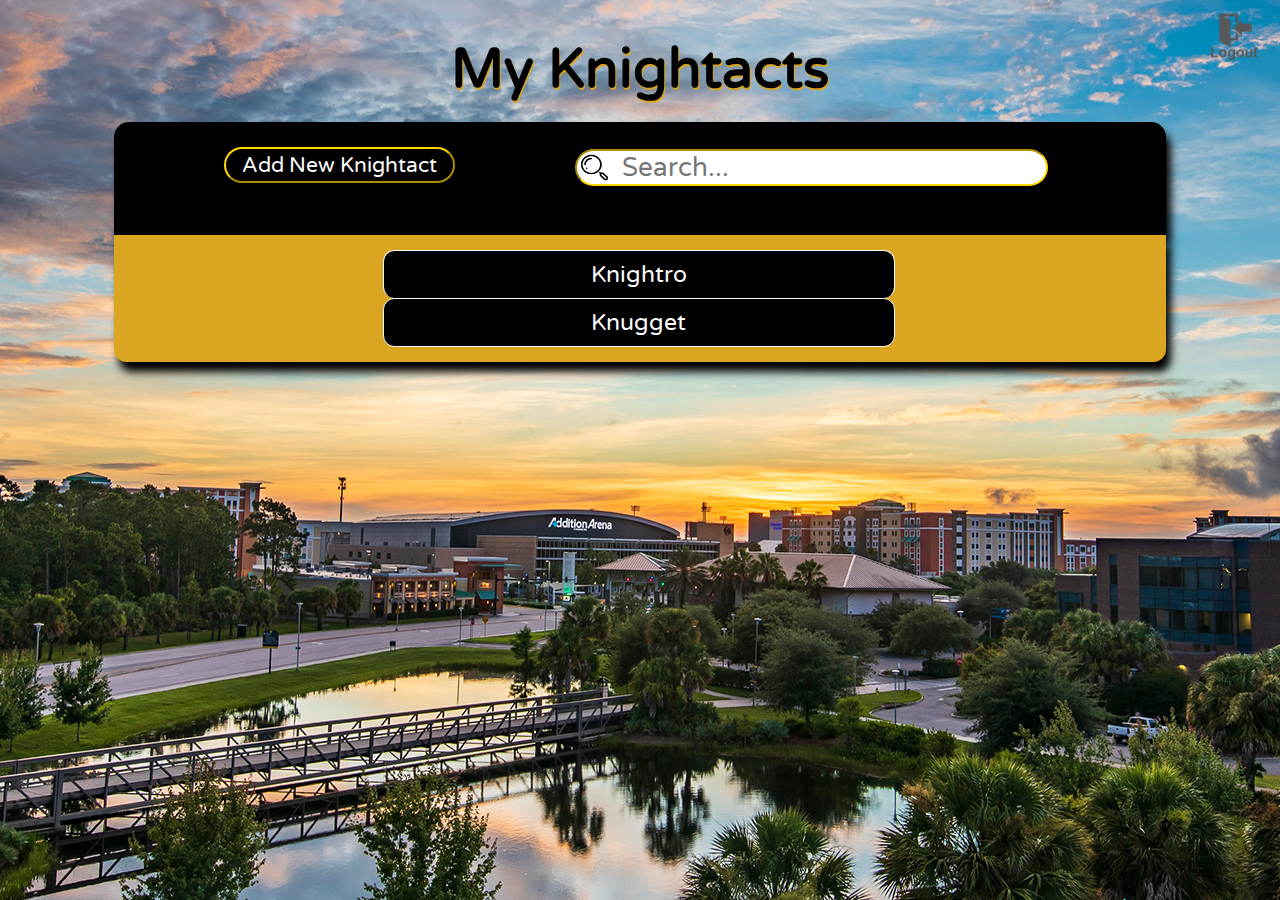
==== contactPage.html @ e5288a91 "updated IDs and linked some buttons" ====
<!DOCTYPE html>
<html>
<head>
    <title>Knightacts- My Contacts</title>
    <script type="text/javascript" src="js/Javascript.js"></script> <!--back end-->
    <link href="css/styles.css" rel="stylesheet" type="text/css">	
    <link href="https://fonts.googleapis.com/css?family=Varela+Round|Calibri" rel="stylesheet">
    
</head>    
<body>
    <h1 id="title">My Knightacts</h1>

    <button type="button" id="logoutButton" class="buttons" onclick="doLogout();"> </button>

    <!-- Black box with search and add -->
    <div id="searchOrAdd">
        <div class="row">
            <div class="left">
                <!--Perform add contact on click-->
                <button type="button" id="addContact" class="buttons" onclick="goToAddContact();"> Add New Knightact </button><br />
                <span id="contactAddResult"></span>
            </div>
            <div class="right">
                <!--The search bar automatically updates with each character -->
                <input type="text" id="searchBar" placeholder="Search..." oninput="searchContacts();"/>
                <span id="contactSearchResult"></span>
            </div>
        </div>
    </div>

    <!-- Here is where the contacts will apprear as a button list-->
    <!-- Clicking them will take you to the edit contact page-->
    <div class="container2">
        <button type="button" id="contact" onclick="goToEditContact();">Knightro</button>
        <button>Knugget</button>
        <!-- might need to change-->

    </div>
    
</body>
</html>
---- css/styles.css ----
body
{
    background-color: darkblue; /*back-up color if pictures don't load*/
    background-image: url('../images/ucf1.jpg'),url('../images/ucf1b.jpg'); 
	background-repeat: no-repeat, repeat-y;
	background-position-x: 50%;
    background-position-y: -50px;
    margin: 0;
    padding: 0;  
    overflow-x: hidden;
}

#title 
{
    font-size: 55px;
    font-family: 'Varela Round', 'Calibri', Arial;
    text-align: center;
    color:black;
    width: 100%;
    text-shadow: 1px 2px goldenrod;
    margin-bottom: 1.5%;
}

#inner-title
{
    font-family: 'Varela Round', 'Calibri', Arial;
    text-align: center;
    color: black;
    width: 100%;
    margin-bottom: 2%;
}

#loginDiv /*: Welcome back Knight!*/
{
    font-size: 30px;
    width: 70%;
    margin: auto;
}

.buttons
{
    font-size: 70%;
    font-family: 'Varela Round', 'Calibri', Arial;
    text-align: center;
    color: white;
    background-color: black;
    border-radius: 50px;
    border-color: goldenrod;
    outline: 0;
    height: 1.7em;
    width: 8em;
    margin-left: 38%;
    /* Fix text spilling out of button resizing issue*/
    width: 25%;
    cursor: pointer;
}

.buttons:hover
{
    color: #FFFFFF;
    background-color: goldenrod;
    opacity: 95%;
}

#loginName,#loginPassword, #signupText, #signupPassword
{
    font-size: 27px;
}

#addContact /*button*/
{
    width: 90%;
    border-color: gold;
    display: inline-block;
    margin-top: 4%;
}

#searchBar
{
    background: url(../images/search_icon.png) no-repeat scroll .5px .5px;
    background-color: white;
    border-width: 2.5px;
    border-color: gold;
    background-size: 35px 33px;
    background-repeat: no-repeat; 
    padding-left:45px;
    font-size: 26px;
    text-align: justify;
    display: inline-block;
    width: 55%;
    margin-top: 1.5%;
}

input[type="text"], input[type="password"]
{
    border-radius: 25px;
    border-color: goldenrod;
    background-color: white;
    text-align: center;
    width: 50%;
    margin-left: 25%;
    margin-bottom: 2%;
    font-size: 0.5em;
    outline: 0;
    font-family: 'Varela Round', 'Calibri', Arial;
}

#welcome /*for log in page*/
{
    border-radius: 20px;
    border-width: 50%;
    border-bottom: 1.3px solid goldenrod;
    border-top: 1.3px solid goldenrod;
    border-left: 1px solid goldenrod;
    border-right: 1px solid goldenrod;
    display: inline-block;
    background-color: black;
    font-size: 0.8em;
    width: 36%;
    text-align: center;
    margin-left: 32%;
    margin-bottom: 2%;
    font-family: 'Varela Round', 'Calibri', Arial;
    color: white;
}

#createAccount, #haveAccount
{
    display: inline-block;
    width: 90%;
    margin-left: 5%;
    font-size: 0.7em;
    text-align: center;
    font-family: 'Varela Round', 'Calibri', Arial;
    color: black;
}

#loginResult /* I'm not sure what this does*/
{
    display: inline-block;
    font-size: 0.8em;
    width: 90%;
    text-align: center;
    margin-left: 5%;
    margin-bottom: 2%;
    font-family: 'Varela Round', 'Calibri', Arial;
    color: #95060a;
}

#userName
{
    display: inline-block;
    width: 80%;
    margin-left: 10%;
    text-align: center;
}

#logoutButton
{
    border-radius:20%;
    margin-left: 38%;
    border-color: transparent;
    background-color: transparent;
    background-repeat: no-repeat;
    background-size: 50px 50px;
    height: 60px;  
    width: 60px;
    position:absolute;
    top:1%;
    right:1%;
    background-image: url('../images/logOut.png');
}

#logoutButton:hover
{
    background-color: goldenrod;
    border-color: gray;
    opacity: 100%;
}

#buttonDiv
{
    margin-top: 2%;
    margin-left: 10%;
    width:80%;
    text-align: left;
    background-color: transparent;
}

#searchOrAdd
{
    font-family: 'Varela Round', 'Calibri', Arial;
    font-size: 30px;
    border-radius: .5em;
    margin: auto;
    width:80%;
    font-size: 30px;
    background-color: black;
    padding : 15px;
    padding-left: 1%;
    box-shadow: 5px 10px 8px black;
    border-radius: .5em .5em 0 0;
}

.inner /* for 2 buttons on same line*/
{
    margin-left: 12%;
    font-family: 'Varela Round', 'Calibri', Arial;
    font-size: 150%;
    display: inline-block;
    width: 20em;
    margin-right: -30%;
    text-size-adjust: 30%;
}

.inner-2 /* for 3 buttons on same line*/
{
    margin-left: 5%;
    font-family: 'Varela Round', 'Calibri', Arial;
    font-size: 150%;
    display: inline-block;
    width: 20em;
    margin-right: -30%;
    text-size-adjust: 30%;
}

/* EDIT THIS*/

#colorSearchResult /* I'm not sure what this does*/
{
    display: none;
}

#contactAddResult, #contactEditResult/* for error msg*/
{
    display: inline-block;
    font-size: 0.8em;
    width: 90%;
    text-align: center;
    margin-left: 5%;
    margin-top: 2%;
    margin-bottom: 1%;
    font-family: 'Varela Round', 'Calibri', Arial;
    color: #95060a;
}

#notesContact /*The text box in add/edit contact*/
{
    font-family: 'Varela Round', 'Calibri', Arial;
    width: 85%;
    border: 2px solid black;
    border-radius: 4px;
    outline: 0;
    padding-left: 2%;
    margin-top: 4%;
    margin-left: 12%;
    resize: none;
    font-size: 0.5em;
    max-height: 400%;
    box-sizing: border-box;
    -moz-box-sizing: border-box;
    -webkit-border-image: border-box;
    border-image: auto;
    height: 70px;
}

.container /*The yellow add/edit contact box*/
{
    font-family: 'Varela Round', 'Calibri', Arial;
    border-radius: .5em;
    font-size: 25px;
    width: 50%;
    margin-top: 2%;
    margin: auto;
    padding : 15px;
    padding-left: 1%;
    background-color: goldenrod;
    box-shadow: 5px 10px 8px black;
}

.container2 /*The list of contacts box*/
{
    font-family: 'Varela Round', 'Calibri', Arial;
    border-radius: 0 0 .5em 0.5em;
    font-size: 25px;
    width: 80%;
    margin-top: 2%;
    margin: auto;
    padding : 15px;
    padding-left: 1%;
    background-color: goldenrod;
    box-shadow: 5px 10px 8px black;
    align-items: center;
}

.row:after /* 2 column formatting for contacts*/
{
    content: "";
    display: table;
    clear: both;
}

label 
{
    padding-left: 8%;
    padding-top: 6%;
    display: inline-block;
}

.col-left
{
    float: left;
    width: 40%;
    margin-top: 2px;
    margin-right: -10%;
}
  
.col-right 
{
    font-size: 150%;
    float: left;
    margin-top: 2px;
    width: 70%;
    margin-right: 0;
}

#required /* I'm not sure what this does*/
{
    font-family: 'Varela Round', 'Calibri', Arial;
    color: darkred;
    font-size: 0.6em;
}

#firstNameText, #lastNameText, #emailContact, #phoneNumber, #addressContact /*contact input fields*/
{
    border-color: black;
    padding-left: 3.5%;
    text-align: justify;
    font-size-adjust: initial;
    width: 80%;
    margin-left: 12%;
    margin-bottom: 2%;
    font-size: 0.5em;
    outline: 0;
    font-family: 'Varela Round', 'Calibri', Arial;
}

/* for black bar formatting */
.left 
{
    float: left;
    width: 25%;
}
  
.right 
{
    float: left;
    width: 75%;
    margin-left: 0;
}

.container2 button 
{
    margin: auto;
    font-family: 'Varela Round', 'Calibri', Arial;
    font-size: 0.9em;
    border-radius: 0.5em;
    background-color: black; /* Green background */
    border: 1px solid white; /* Green border */
    color: white;
    padding: 10px 24px; /* Some padding */
    cursor: pointer;
    width: 50%;
    display: block;
    outline: 0;
}

.container2 button:not(:last-child) 
{
    border-bottom: none; /* Prevent double borders */
}

.container2 button:hover 
{
    color: #FFFFFF;
    border-color: black;
    background-color: gold;
    color: black;
    opacity: 95%;
}
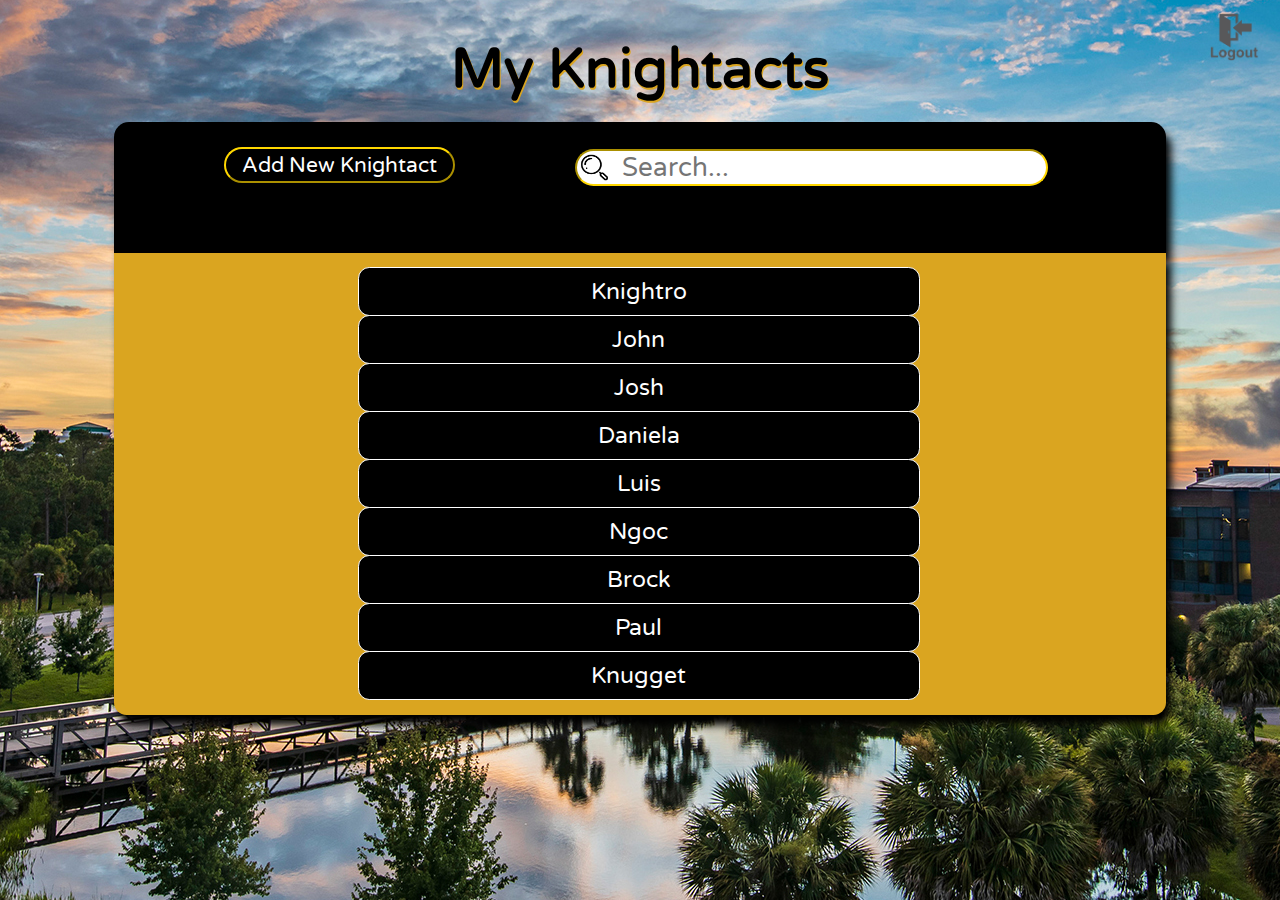
==== commit 544ba5d7: "search bar semi working" ====
--- a/contactPage.html
+++ b/contactPage.html
@@ -22,19 +22,26 @@
             </div>
             <div class="right">
                 <!--The search bar automatically updates with each character -->
-                <input type="text" id="searchBar" placeholder="Search..." oninput="searchContacts();"/>
+                <input type="text" id="searchBar" placeholder="Search..." oninput="searchContact2();"/>
                 <span id="contactSearchResult"></span>
             </div>
         </div>
     </div>
 
-    <!-- Here is where the contacts will apprear as a button list-->
+    <!-- Here is where the contacts will apprear as a list-->
     <!-- Clicking them will take you to the edit contact page-->
     <div class="container2">
-        <button type="button" id="contact" onclick="goToEditContact();">Knightro</button>
-        <button>Knugget</button>
-        <!-- might need to change-->
-
+        <ul id="myUL">
+            <li><a id="contact" onclick="goToEditPage();" >Knightro</a></li>
+            <li><a id="contact" onclick="goToEditPage();" >John</a></li>
+            <li><a id="contact" onclick="goToEditPage();" >Josh</a></li>
+            <li><a id="contact" onclick="goToEditPage();" >Daniela</a></li>
+            <li><a id="contact" onclick="goToEditPage();" >Luis</a></li>
+            <li><a id="contact" onclick="goToEditPage();" >Ngoc</a></li>
+            <li><a id="contact" onclick="goToEditPage();" >Brock</a></li>
+            <li><a id="contact" onclick="goToEditPage();" >Paul</a></li>
+            <li><a id="contact" onclick="goToEditPage();" >Knugget</a></li>
+        </ul>
     </div>
     
 </body>
--- a/css/styles.css
+++ b/css/styles.css
@@ -5,7 +5,7 @@
     background-image: url('../images/ucf1.jpg'),url('../images/ucf1b.jpg'); 
 	background-repeat: no-repeat, repeat-y;
 	background-position-x: 50%;
-    background-position-y: -50px;
+    background-position-y: -100px;
     margin: 0;
     padding: 0;  
     overflow-x: hidden;
@@ -63,7 +63,7 @@
     opacity: 95%;
 }
 
-#loginName,#loginPassword, #signupText, #signupPassword
+#loginName,#loginPassword, #newUserName, #newPassword
 {
     font-size: 27px;
 }
@@ -136,14 +136,16 @@
     color: black;
 }
 
-#loginResult /* I'm not sure what this does*/
-{
-    display: inline-block;
+#loginResult, #signUpResult, #contactAddResult, #contactSearchResult, #contactEditResult
+{
+    display: inline-block;
+    background-color:goldenrod;
     font-size: 0.8em;
-    width: 90%;
-    text-align: center;
-    margin-left: 5%;
+    width: 70%;
+    text-align: center;
+    margin-top: 1%;
     margin-bottom: 2%;
+    margin-left: 15%;
     font-family: 'Varela Round', 'Calibri', Arial;
     color: #95060a;
 }
@@ -181,11 +183,17 @@
 
 #buttonDiv
 {
-    margin-top: 2%;
     margin-left: 10%;
-    width:80%;
     text-align: left;
     background-color: transparent;
+    /* TESTING HERE */
+    box-sizing: border-box;
+    -moz-box-sizing: border-box;
+    -webkit-border-image: border-box;
+    border-image: auto;
+
+    width:80%;
+    height: 30%;
 }
 
 #searchOrAdd
@@ -206,8 +214,8 @@
 .inner /* for 2 buttons on same line*/
 {
     margin-left: 12%;
-    font-family: 'Varela Round', 'Calibri', Arial;
     font-size: 150%;
+    font-family: 'Varela Round', 'Calibri', Arial;
     display: inline-block;
     width: 20em;
     margin-right: -30%;
@@ -245,7 +253,7 @@
     color: #95060a;
 }
 
-#notesContact /*The text box in add/edit contact*/
+#notesContact, #notesContact2 /*The text box in add/edit contact*/
 {
     font-family: 'Varela Round', 'Calibri', Arial;
     width: 85%;
@@ -257,7 +265,6 @@
     margin-left: 12%;
     resize: none;
     font-size: 0.5em;
-    max-height: 400%;
     box-sizing: border-box;
     -moz-box-sizing: border-box;
     -webkit-border-image: border-box;
@@ -292,6 +299,7 @@
     background-color: goldenrod;
     box-shadow: 5px 10px 8px black;
     align-items: center;
+    
 }
 
 .row:after /* 2 column formatting for contacts*/
@@ -325,14 +333,15 @@
     margin-right: 0;
 }
 
-#required /* I'm not sure what this does*/
+#required
 {
     font-family: 'Varela Round', 'Calibri', Arial;
     color: darkred;
     font-size: 0.6em;
 }
 
-#firstNameText, #lastNameText, #emailContact, #phoneNumber, #addressContact /*contact input fields*/
+#firstNameText, #lastNameText, #emailContact, #phoneNumber, #addressContact,
+#firstNameText2, #lastNameText2, #emailContact2, #phoneNumber2, #addressContact2 /*contact input fields*/
 {
     border-color: black;
     padding-left: 3.5%;
@@ -376,9 +385,10 @@
     outline: 0;
 }
 
-.container2 button:not(:last-child) 
-{
-    border-bottom: none; /* Prevent double borders */
+/* Prevent double borders */
+/*.container2 button:not(:last-child) 
+{
+    border-bottom: none; 
 }
 
 .container2 button:hover 
@@ -388,4 +398,38 @@
     background-color: gold;
     color: black;
     opacity: 95%;
-}+}
+*/
+
+#myUL {
+    list-style-type: none;
+    padding: 0;
+    margin: 0;
+  }
+  
+  #myUL li a {
+    margin: auto;
+    font-family: 'Varela Round', 'Calibri', Arial;
+    font-size: 0.9em;
+    border-radius: 0.5em;
+    background-color: black;
+    border: 1px solid white;
+    color: white;
+    padding: 10px 24px; /* Some padding */
+    cursor: pointer;
+    width: 50%;
+    display: block;
+    outline: 0;
+    text-align: center;
+    margin-top: -1px; /* Prevent double borders */
+    text-decoration: none;
+    display: block
+  }
+  
+  #myUL li a:hover:not(.header) {
+    color: #FFFFFF;
+    border-color: black;
+    background-color: gold;
+    color: black;
+    opacity: 95%;
+  }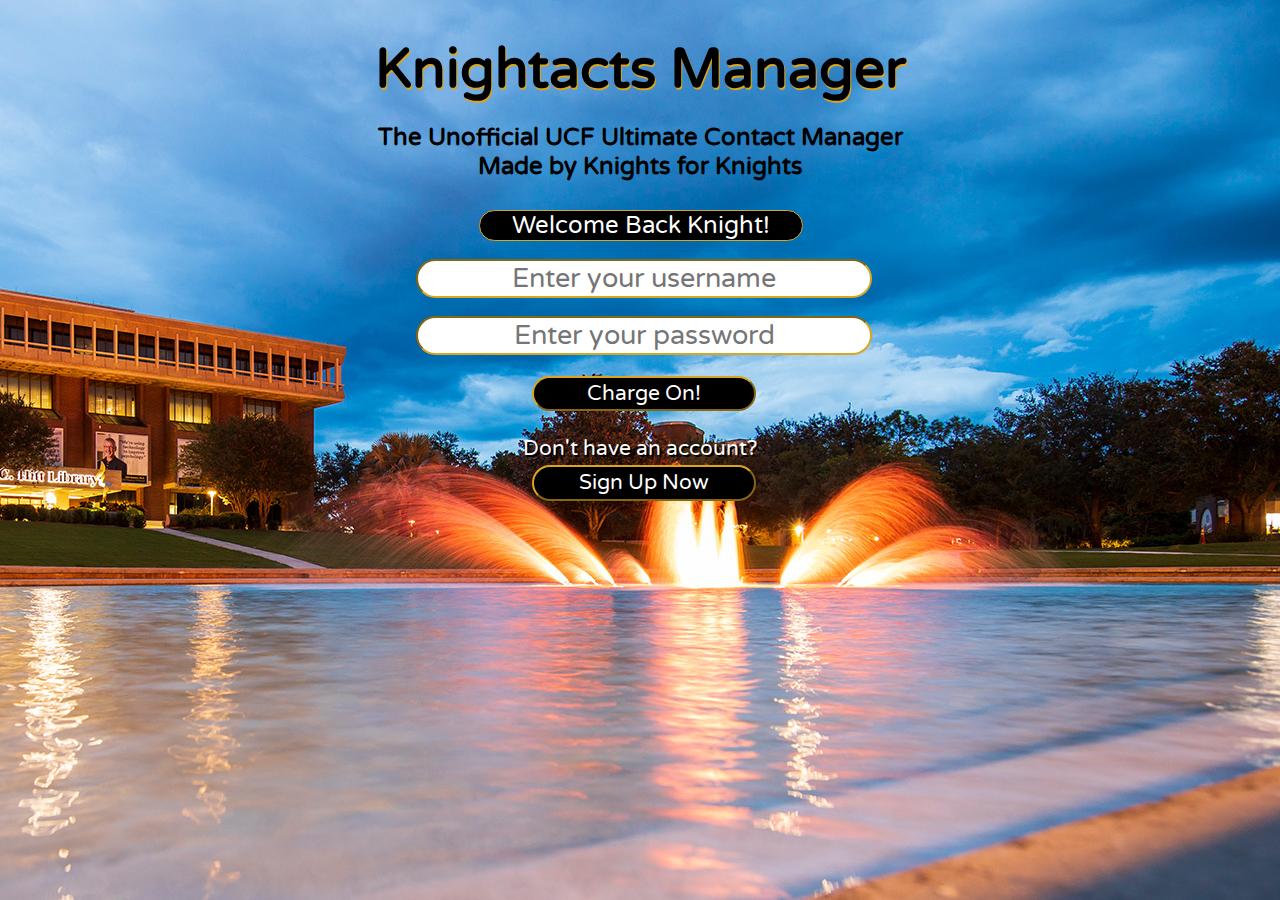
==== commit d6354a84: "fixed dynamic contact loading" ====
--- a/contactPage.html
+++ b/contactPage.html
@@ -3,11 +3,11 @@
 <head>
     <title>Knightacts- My Contacts</title>
     <script type="text/javascript" src="js/Javascript.js"></script> <!--back end-->
-    <link href="css/styles.css" rel="stylesheet" type="text/css">	
+    <link href="css/styles.css" rel="stylesheet" type="text/css">
     <link href="https://fonts.googleapis.com/css?family=Varela+Round|Calibri" rel="stylesheet">
-    
-</head>    
-<body>
+
+</head>
+<body onload="getAllContacts();">
     <h1 id="title">My Knightacts</h1>
 
     <button type="button" id="logoutButton" class="buttons" onclick="doLogout();"> </button>
@@ -29,20 +29,11 @@
     </div>
 
     <!-- Here is where the contacts will apprear as a list-->
-    <!-- Clicking them will take you to the edit contact page-->
+    <!-- Clicking them will take you to the edit contact page for that contact- autofilled info-->
     <div class="container2">
         <ul id="myUL">
-            <li><a id="contact" onclick="goToEditPage();" >Knightro</a></li>
-            <li><a id="contact" onclick="goToEditPage();" >John</a></li>
-            <li><a id="contact" onclick="goToEditPage();" >Josh</a></li>
-            <li><a id="contact" onclick="goToEditPage();" >Daniela</a></li>
-            <li><a id="contact" onclick="goToEditPage();" >Luis</a></li>
-            <li><a id="contact" onclick="goToEditPage();" >Ngoc</a></li>
-            <li><a id="contact" onclick="goToEditPage();" >Brock</a></li>
-            <li><a id="contact" onclick="goToEditPage();" >Paul</a></li>
-            <li><a id="contact" onclick="goToEditPage();" >Knugget</a></li>
         </ul>
     </div>
-    
+
 </body>
-</html>+</html>
--- a/css/styles.css
+++ b/css/styles.css
@@ -3,7 +3,7 @@
 {
     background-color: darkblue; /*back-up color if pictures don't load*/
     background-image: url('../images/ucf1.jpg'),url('../images/ucf1b.jpg'); 
-	background-repeat: no-repeat, repeat-y;
+	background-repeat: repeat-x, repeat-y;
 	background-position-x: 50%;
     background-position-y: -100px;
     margin: 0;
@@ -133,7 +133,8 @@
     font-size: 0.7em;
     text-align: center;
     font-family: 'Varela Round', 'Calibri', Arial;
-    color: black;
+    color: white;
+    text-shadow: 2px 1.5px black;
 }
 
 #loginResult, #signUpResult, #contactAddResult, #contactSearchResult, #contactEditResult
@@ -369,21 +370,21 @@
     margin-left: 0;
 }
 
-.container2 button 
+/*.container2 button 
 {
     margin: auto;
     font-family: 'Varela Round', 'Calibri', Arial;
     font-size: 0.9em;
     border-radius: 0.5em;
-    background-color: black; /* Green background */
-    border: 1px solid white; /* Green border */
+    background-color: black; 
+    border: 1px solid white;
     color: white;
-    padding: 10px 24px; /* Some padding */
+    padding: 10px 24px; 
     cursor: pointer;
     width: 50%;
     display: block;
     outline: 0;
-}
+}*/
 
 /* Prevent double borders */
 /*.container2 button:not(:last-child) 
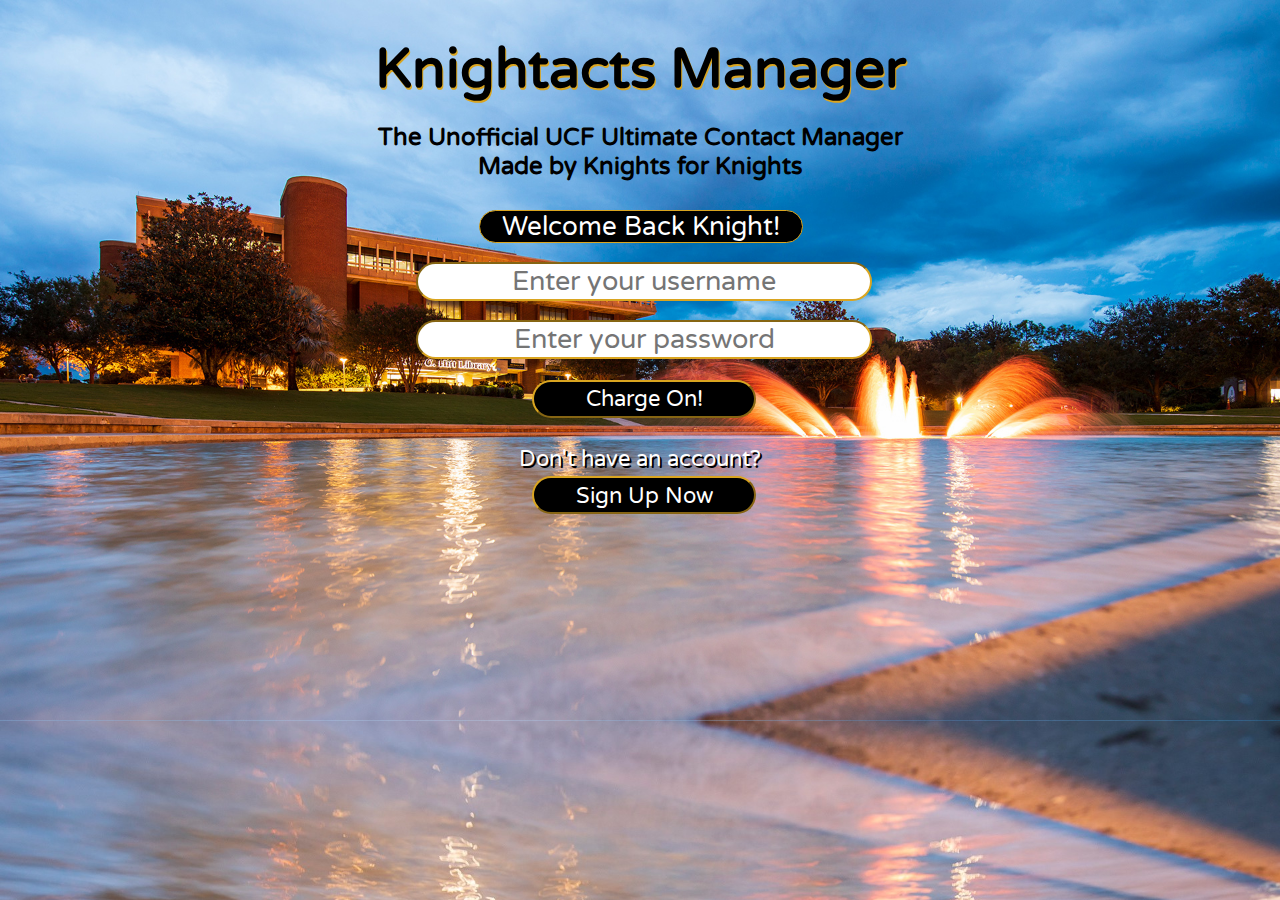
==== commit 26e9ff30: "username as title fix" ====
--- a/contactPage.html
+++ b/contactPage.html
@@ -2,13 +2,13 @@
 <html>
 <head>
     <title>Knightacts- My Contacts</title>
-    <script type="text/javascript" src="js/Javascript.js"></script> <!--back end-->
     <link href="css/styles.css" rel="stylesheet" type="text/css">
     <link href="https://fonts.googleapis.com/css?family=Varela+Round|Calibri" rel="stylesheet">
+    <script type="text/javascript" src="js/Javascript.js"></script> <!--back end-->
 
 </head>
-<body onload="getAllContacts();">
-    <h1 id="title">My Knightacts</h1>
+<body onload="getTitle(); getAllContacts();">
+    <h1 id="userNameTitle"></h1>
 
     <button type="button" id="logoutButton" class="buttons" onclick="doLogout();"> </button>
 
@@ -22,8 +22,7 @@
             </div>
             <div class="right">
                 <!--The search bar automatically updates with each character -->
-                <input type="text" id="searchBar" placeholder="Search..." oninput="searchContact2();"/>
-                <span id="contactSearchResult"></span>
+                <input type="text" id="searchBar" placeholder="Search..." oninput="searchContacts();"/>
             </div>
         </div>
     </div>
--- a/css/styles.css
+++ b/css/styles.css
@@ -3,17 +3,23 @@
 {
     background-color: darkblue; /*back-up color if pictures don't load*/
     background-image: url('../images/ucf1.jpg'),url('../images/ucf1b.jpg'); 
-	background-repeat: repeat-x, repeat-y;
-	background-position-x: 50%;
-    background-position-y: -100px;
+    background-repeat: no-repeat, repeat-y;
+    background-size: cover;
     margin: 0;
     padding: 0;  
     overflow-x: hidden;
 }
 
+@-o-viewport 
+{
+    width: device-width;
+    height: device-height;
+}
+
 #title 
 {
     font-size: 55px;
+    /*font-size: 320%;*/
     font-family: 'Varela Round', 'Calibri', Arial;
     text-align: center;
     color:black;
@@ -33,9 +39,12 @@
 
 #loginDiv /*: Welcome back Knight!*/
 {
-    font-size: 30px;
+    position:center;
+    /* font-size: 30px;*/
+    font-size: 200%;
     width: 70%;
     margin: auto;
+    /*width: 900px;*/
 }
 
 .buttons
@@ -137,16 +146,17 @@
     text-shadow: 2px 1.5px black;
 }
 
-#loginResult, #signUpResult, #contactAddResult, #contactSearchResult, #contactEditResult
-{
-    display: inline-block;
+#loginResult, #signUpResult, #contactAddResult, #contactEditResult
+{
+    display: inline-block;
+    border-radius: 20px;
     background-color:goldenrod;
-    font-size: 0.8em;
-    width: 70%;
-    text-align: center;
+    font-size: 20px;
+    width: 50%;
+    text-align: center;
+    margin-left: 25%;
     margin-top: 1%;
     margin-bottom: 2%;
-    margin-left: 15%;
     font-family: 'Varela Round', 'Calibri', Arial;
     color: #95060a;
 }
@@ -165,10 +175,12 @@
     margin-left: 38%;
     border-color: transparent;
     background-color: transparent;
+    /*box-shadow: 2px 2px 10px black;*/
     background-repeat: no-repeat;
-    background-size: 50px 50px;
-    height: 60px;  
-    width: 60px;
+    /*background-size: 50px 50px;*/
+    background-size: 100%;
+    height: 6.5%;  
+    width: 4.5%;
     position:absolute;
     top:1%;
     right:1%;
@@ -184,17 +196,13 @@
 
 #buttonDiv
 {
-    margin-left: 10%;
-    text-align: left;
+    text-align: center;
     background-color: transparent;
-    /* TESTING HERE */
     box-sizing: border-box;
     -moz-box-sizing: border-box;
     -webkit-border-image: border-box;
     border-image: auto;
-
-    width:80%;
-    height: 30%;
+    line-height: 40px;
 }
 
 #searchOrAdd
@@ -214,44 +222,55 @@
 
 .inner /* for 2 buttons on same line*/
 {
-    margin-left: 12%;
-    font-size: 150%;
-    font-family: 'Varela Round', 'Calibri', Arial;
-    display: inline-block;
-    width: 20em;
-    margin-right: -30%;
-    text-size-adjust: 30%;
-}
+    display: inline-block;
+    width: 38%;
+    margin: auto;
+    height: 35%;
+    background-color: transparent;
+    text-align: center;
+
+    /* Fix text spilling out of button resizing issue*/
+}
+
+#okButton, #backButton
+{
+    width: 29%;
+}
+
+.specialButtons /*the buttons on the same line in add/edit*/
+{
+    font-size: 1.3em;
+    font-family: 'Varela Round', 'Calibri', Arial;
+    text-align: center;
+    color: white;
+    background-color: black;
+    border-radius: 50px;
+    border-color: goldenrod;
+    outline: 0;
+    height: 1.5em;
+    /* Fix text spilling out of button resizing issue*/
+    width: 45%;
+    cursor: pointer;
+}
+
+.specialButtons:hover /*the buttons on the same line in add/edit*/
+{
+    color: #FFFFFF;
+    background-color: goldenrod;
+    opacity: 95%;
+}
+
 
 .inner-2 /* for 3 buttons on same line*/
 {
-    margin-left: 5%;
-    font-family: 'Varela Round', 'Calibri', Arial;
-    font-size: 150%;
-    display: inline-block;
-    width: 20em;
-    margin-right: -30%;
-    text-size-adjust: 30%;
-}
-
-/* EDIT THIS*/
-
-#colorSearchResult /* I'm not sure what this does*/
-{
-    display: none;
-}
-
-#contactAddResult, #contactEditResult/* for error msg*/
-{
-    display: inline-block;
-    font-size: 0.8em;
-    width: 90%;
-    text-align: center;
-    margin-left: 5%;
-    margin-top: 2%;
-    margin-bottom: 1%;
-    font-family: 'Varela Round', 'Calibri', Arial;
-    color: #95060a;
+    display: inline-block;
+    width: 20%;
+    margin: auto;
+    height: 35%;
+    background-color: transparent;
+    text-align: center;
+
+    /* Fix text spilling out of button resizing issue*/
 }
 
 #notesContact, #notesContact2 /*The text box in add/edit contact*/
@@ -369,38 +388,6 @@
     width: 75%;
     margin-left: 0;
 }
-
-/*.container2 button 
-{
-    margin: auto;
-    font-family: 'Varela Round', 'Calibri', Arial;
-    font-size: 0.9em;
-    border-radius: 0.5em;
-    background-color: black; 
-    border: 1px solid white;
-    color: white;
-    padding: 10px 24px; 
-    cursor: pointer;
-    width: 50%;
-    display: block;
-    outline: 0;
-}*/
-
-/* Prevent double borders */
-/*.container2 button:not(:last-child) 
-{
-    border-bottom: none; 
-}
-
-.container2 button:hover 
-{
-    color: #FFFFFF;
-    border-color: black;
-    background-color: gold;
-    color: black;
-    opacity: 95%;
-}
-*/
 
 #myUL {
     list-style-type: none;
